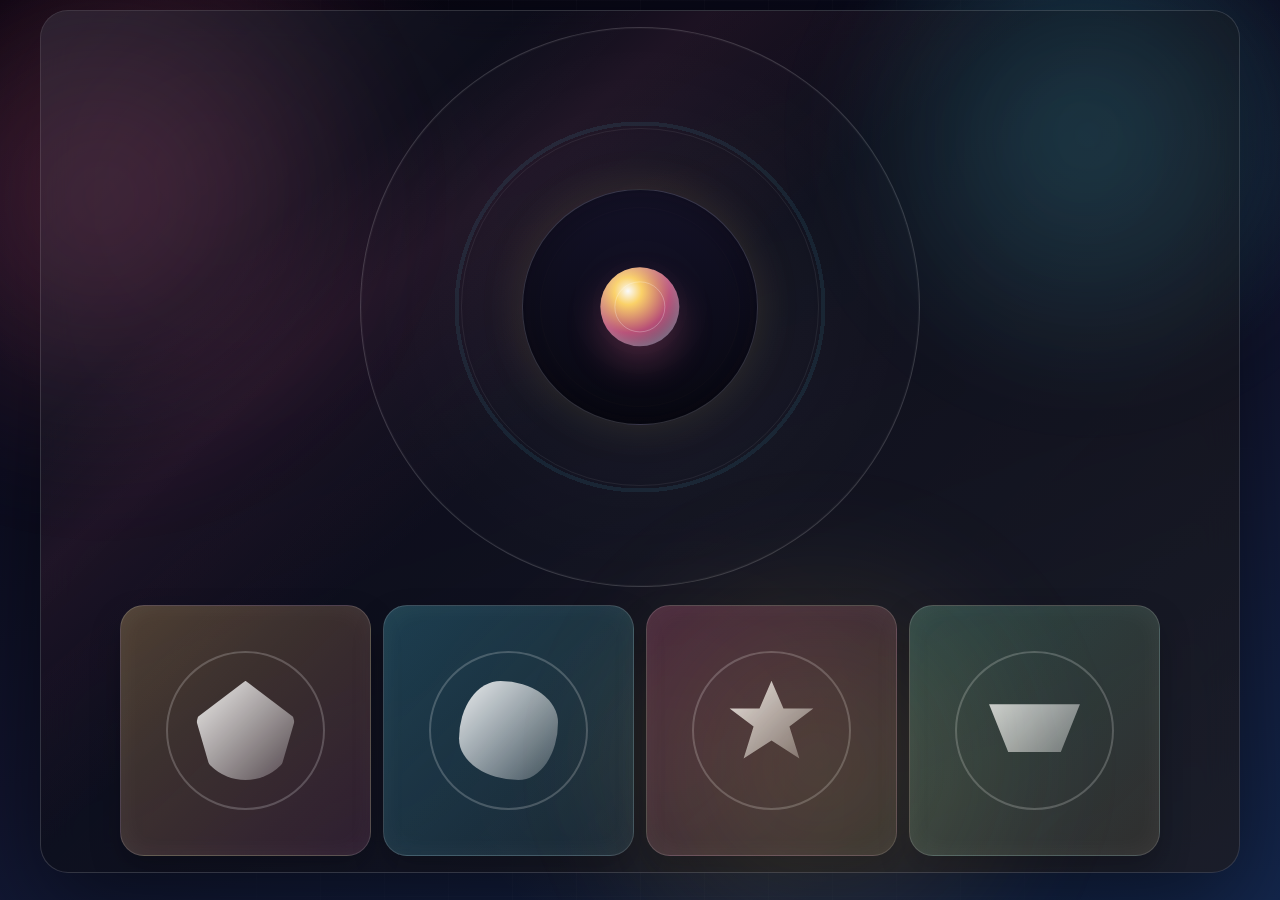
==== index.html @ 00275aed "Ajout des fichiers HTML, CSS et JavaScript pour la fonctionnalité de commande directionnelle" ====
<!DOCTYPE html>
<html lang="fr">
<head>
  <meta charset="UTF-8">
  <meta name="viewport" content="width=device-width, initial-scale=1.0">
  <title>NF-2026 | Commande directionnelle</title>
  <link rel="preconnect" href="https://fonts.googleapis.com">
  <link rel="preconnect" href="https://fonts.gstatic.com" crossorigin>
  <link href="https://fonts.googleapis.com/css2?family=Space+Grotesk:wght@400;500;700&family=Inter:wght@400;500;600&display=swap" rel="stylesheet">
  <link rel="stylesheet" href="styles.css">
</head>
<body>
  <main class="shell">
    <section class="control-panel card" aria-label="Contrôle joystick">
      <div class="joystick-shell">
        <div class="joystick-pad" id="joystickPad" aria-label="Joystick virtuel" role="application">
          <div class="joystick-rings"></div>
          <div class="joystick-base">
            <div class="joystick-knob" id="joystickKnob" aria-hidden="true"></div>
          </div>
        </div>

        <div class="partner-row" aria-label="Partenaires de l'animation">
          <div class="partner-logo partner-logo-lycee" title="Lycée professionnel Philadelphe de Gerde" aria-label="Lycée professionnel Philadelphe de Gerde"></div>
          <div class="partner-logo partner-logo-region" title="Région Nouvelle-Aquitaine" aria-label="Région Nouvelle-Aquitaine"></div>
          <div class="partner-logo partner-logo-robotique" title="Fédération Française de Robotique" aria-label="Fédération Française de Robotique"></div>
          <div class="partner-logo partner-logo-cap" title="Cap Sciences" aria-label="Cap Sciences"></div>
        </div>
      </div>
    </section>
  </main>

  <script src="script.js"></script>
</body>
</html>
---- styles.css ----
:root {
  color-scheme: dark;
  --bg-1: #05030d;
  --bg-2: #11142d;
  --bg-3: #14274d;
  --card: rgba(11, 12, 24, 0.72);
  --card-border: rgba(255, 255, 255, 0.16);
  --text: #fff7eb;
  --muted: #c6c6df;
  --accent: #ffd56a;
  --accent-2: #ff6b9d;
  --accent-3: #55e7ff;
  --shadow: 0 30px 100px rgba(0, 0, 0, 0.5);
}

* {
  box-sizing: border-box;
}

html, body {
  min-height: 100%;
}

body {
  margin: 0;
  font-family: Inter, sans-serif;
  color: var(--text);
  background:
    radial-gradient(circle at 16% 18%, rgba(255, 107, 157, 0.18), transparent 22%),
    radial-gradient(circle at 84% 16%, rgba(85, 231, 255, 0.15), transparent 20%),
    radial-gradient(circle at 52% 82%, rgba(255, 213, 106, 0.12), transparent 22%),
    linear-gradient(160deg, var(--bg-1), var(--bg-2) 58%, var(--bg-3));
  overflow-x: hidden;
}

body::before {
  content: "";
  position: fixed;
  inset: 0;
  pointer-events: none;
  background-image: linear-gradient(rgba(255, 255, 255, 0.035) 1px, transparent 1px), linear-gradient(90deg, rgba(255, 255, 255, 0.035) 1px, transparent 1px);
  background-size: 64px 64px;
  mask-image: radial-gradient(circle at center, black 48%, transparent 90%);
  opacity: 0.75;
}

body::after {
  content: "";
  position: fixed;
  inset: -20%;
  pointer-events: none;
  background:
    radial-gradient(circle at 20% 30%, rgba(255, 107, 157, 0.18), transparent 18%),
    radial-gradient(circle at 75% 25%, rgba(85, 231, 255, 0.16), transparent 16%),
    radial-gradient(circle at 60% 75%, rgba(255, 213, 106, 0.14), transparent 18%);
  filter: blur(44px);
  animation: drift 16s ease-in-out infinite alternate;
}

.shell {
  width: min(1200px, calc(100% - 22px));
  margin: 0 auto;
  padding: 10px 0 16px;
  display: grid;
  gap: 14px;
}

.card {
  background: var(--card);
  border: 1px solid var(--card-border);
  box-shadow: var(--shadow);
  backdrop-filter: blur(18px);
  border-radius: 28px;
  position: relative;
  overflow: hidden;
}

.card::before {
  content: "";
  position: absolute;
  inset: 0;
  background:
    linear-gradient(135deg, rgba(255, 255, 255, 0.08), transparent 30%, rgba(255, 213, 106, 0.06)),
    linear-gradient(320deg, transparent 55%, rgba(255, 107, 157, 0.08) 70%, transparent 78%);
  pointer-events: none;
}

.control-panel {
  padding: 16px;
}

.joystick-shell {
  display: grid;
  gap: 18px;
  justify-items: center;
}

.partner-row {
  width: min(100%, 1040px);
  display: grid;
  grid-template-columns: repeat(4, minmax(0, 1fr));
  gap: 12px;
}

.partner-logo {
  aspect-ratio: 1 / 1;
  border-radius: 24px;
  border: 1px solid rgba(255, 255, 255, 0.16);
  position: relative;
  overflow: hidden;
  background: linear-gradient(180deg, rgba(255, 255, 255, 0.08), rgba(255, 255, 255, 0.03));
  box-shadow: inset 0 0 28px rgba(255, 255, 255, 0.05), 0 14px 30px rgba(0, 0, 0, 0.25);
}

.partner-logo::before,
.partner-logo::after {
  content: "";
  position: absolute;
  inset: 18%;
  border-radius: 50%;
}

.partner-logo::before {
  border: 2px solid rgba(255, 255, 255, 0.2);
}

.partner-logo::after {
  inset: 30%;
  background: linear-gradient(135deg, rgba(255, 255, 255, 0.9), rgba(255, 255, 255, 0.15));
}

.partner-logo-lycee {
  background: linear-gradient(135deg, rgba(255, 213, 106, 0.24), rgba(255, 107, 157, 0.12));
}

.partner-logo-lycee::after {
  clip-path: polygon(50% 0, 100% 38%, 82% 100%, 18% 100%, 0 38%);
}

.partner-logo-region {
  background: linear-gradient(135deg, rgba(85, 231, 255, 0.22), rgba(85, 231, 255, 0.08));
}

.partner-logo-region::after {
  border-radius: 42% 58% 40% 60% / 58% 42% 58% 42%;
}

.partner-logo-robotique {
  background: linear-gradient(135deg, rgba(255, 107, 157, 0.22), rgba(255, 213, 106, 0.1));
}

.partner-logo-robotique::after {
  clip-path: polygon(50% 0, 62% 28%, 92% 28%, 68% 46%, 78% 78%, 50% 60%, 22% 78%, 32% 46%, 8% 28%, 38% 28%);
}

.partner-logo-cap {
  background: linear-gradient(135deg, rgba(131, 255, 207, 0.2), rgba(255, 213, 106, 0.1));
}

.partner-logo-cap::after {
  inset: 26%;
  border-radius: 50% 50% 12% 12%;
  clip-path: polygon(12% 28%, 88% 28%, 72% 68%, 28% 68%);
}

.joystick-pad {
  --pad-size: min(62vw, 560px);
  width: var(--pad-size);
  height: var(--pad-size);
  position: relative;
  display: grid;
  place-items: center;
  touch-action: none;
  user-select: none;
}

.joystick-rings {
  position: absolute;
  inset: 0;
  border-radius: 50%;
  background:
    radial-gradient(circle at center, rgba(255, 213, 106, 0.15) 0 12%, transparent 12% 28%, rgba(255, 107, 157, 0.1) 28% 29%, transparent 29% 46%, rgba(85, 231, 255, 0.08) 46% 47%, transparent 47% 100%),
    radial-gradient(circle at center, rgba(255, 255, 255, 0.05), rgba(255, 255, 255, 0.01) 68%);
  border: 1px solid rgba(255, 255, 255, 0.16);
  box-shadow: inset 0 0 0 1px rgba(255, 255, 255, 0.03);
}

.joystick-rings::before,
.joystick-rings::after {
  content: "";
  position: absolute;
  inset: 18%;
  border-radius: 50%;
  border: 1px solid rgba(255, 255, 255, 0.07);
}

.joystick-rings::after {
  inset: 32%;
  border-color: rgba(255, 213, 106, 0.3);
  animation: pulse 3.4s ease-in-out infinite;
}

.joystick-base {
  width: 42%;
  height: 42%;
  position: relative;
  border-radius: 50%;
  background: linear-gradient(180deg, rgba(20, 18, 41, 0.95), rgba(8, 8, 18, 0.95));
  border: 1px solid rgba(255, 255, 255, 0.16);
  box-shadow: inset 0 0 44px rgba(0, 0, 0, 0.34), 0 0 46px rgba(255, 213, 106, 0.12);
}

.joystick-knob {
  width: 34%;
  height: 34%;
  position: absolute;
  left: 50%;
  top: 50%;
  transform: translate(-50%, -50%);
  border-radius: 50%;
  background: radial-gradient(circle at 35% 30%, rgba(255, 255, 255, 0.98), rgba(255, 213, 106, 0.98) 18%, rgba(255, 107, 157, 0.7) 55%, rgba(85, 231, 255, 0.34) 100%);
  box-shadow: 0 18px 36px rgba(255, 107, 157, 0.24), inset 0 0 16px rgba(255, 255, 255, 0.26);
  transition: transform 90ms linear;
}

.joystick-knob::after {
  content: "";
  position: absolute;
  inset: 18%;
  border-radius: 50%;
  border: 1px solid rgba(255, 255, 255, 0.26);
}

.joystick-readout {
  position: absolute;
  display: grid;
  place-items: center;
  text-align: center;
}

.joystick-readout span {
  display: block;
  font-family: "Space Grotesk", sans-serif;
  font-size: 1.35rem;
  letter-spacing: 0.2em;
  text-shadow: 0 0 20px rgba(255, 213, 106, 0.34);
}

.joystick-readout small {
  display: block;
  margin-top: 6px;
  color: var(--muted);
  font-size: 0.82rem;
}

.side-panel {
  gap: 12px;
}

.side-card {
  padding: 16px;
}

.side-card p {
  margin: 0 0 8px;
  color: var(--muted);
  text-transform: uppercase;
  letter-spacing: 0.14em;
  font-size: 0.72rem;
}

.side-card strong {
  display: block;
  color: #fff;
  font-size: 1rem;
  line-height: 1.4;
}

.side-card-glow {
  background: linear-gradient(135deg, rgba(255, 213, 106, 0.16), rgba(255, 107, 157, 0.1));
  border-color: rgba(255, 213, 106, 0.18);
}

.controls-footer {
  display: none;
}

@keyframes pulse {
  0%, 100% {
    transform: scale(0.98);
    opacity: 0.65;
  }

  50% {
    transform: scale(1.04);
    opacity: 1;
  }
}

@keyframes drift {
  from {
    transform: translate3d(-2%, -1%, 0) scale(1);
  }

  to {
    transform: translate3d(2%, 1%, 0) scale(1.05);
  }
}

.hero,
.control-panel {
  animation: rise 700ms ease both;
}

.control-panel {
  animation-delay: 100ms;
}

@keyframes rise {
  from {
    opacity: 0;
    transform: translateY(16px);
  }

  to {
    opacity: 1;
    transform: translateY(0);
  }
}

.status-strip strong,
.joystick-readout small,
.lede,
.controls-footer p {
  text-shadow: 0 0 18px rgba(0, 0, 0, 0.25);
}

.status-strip strong {
  color: #fff1d5;
}

.status-strip:hover {
  border-color: rgba(255, 213, 106, 0.25);
}

.joystick-pad:hover .joystick-rings::after {
  border-color: rgba(255, 107, 157, 0.32);
}

@media (max-width: 700px) {
  .shell {
    width: min(100% - 20px, 1080px);
    padding-top: 18px;
  }

  .hero,
  .control-panel {
    padding: 20px;
    border-radius: 22px;
  }

  .joystick-pad {
    --pad-size: min(88vw, 480px);
  }

  .partner-row {
    gap: 8px;
  }

  .joystick-readout span {
    font-size: 1.08rem;
  }
}

@media (prefers-reduced-motion: reduce) {
  *, *::before, *::after {
    animation-duration: 0.01ms !important;
    animation-iteration-count: 1 !important;
    transition-duration: 0.01ms !important;
    scroll-behavior: auto !important;
  }
}
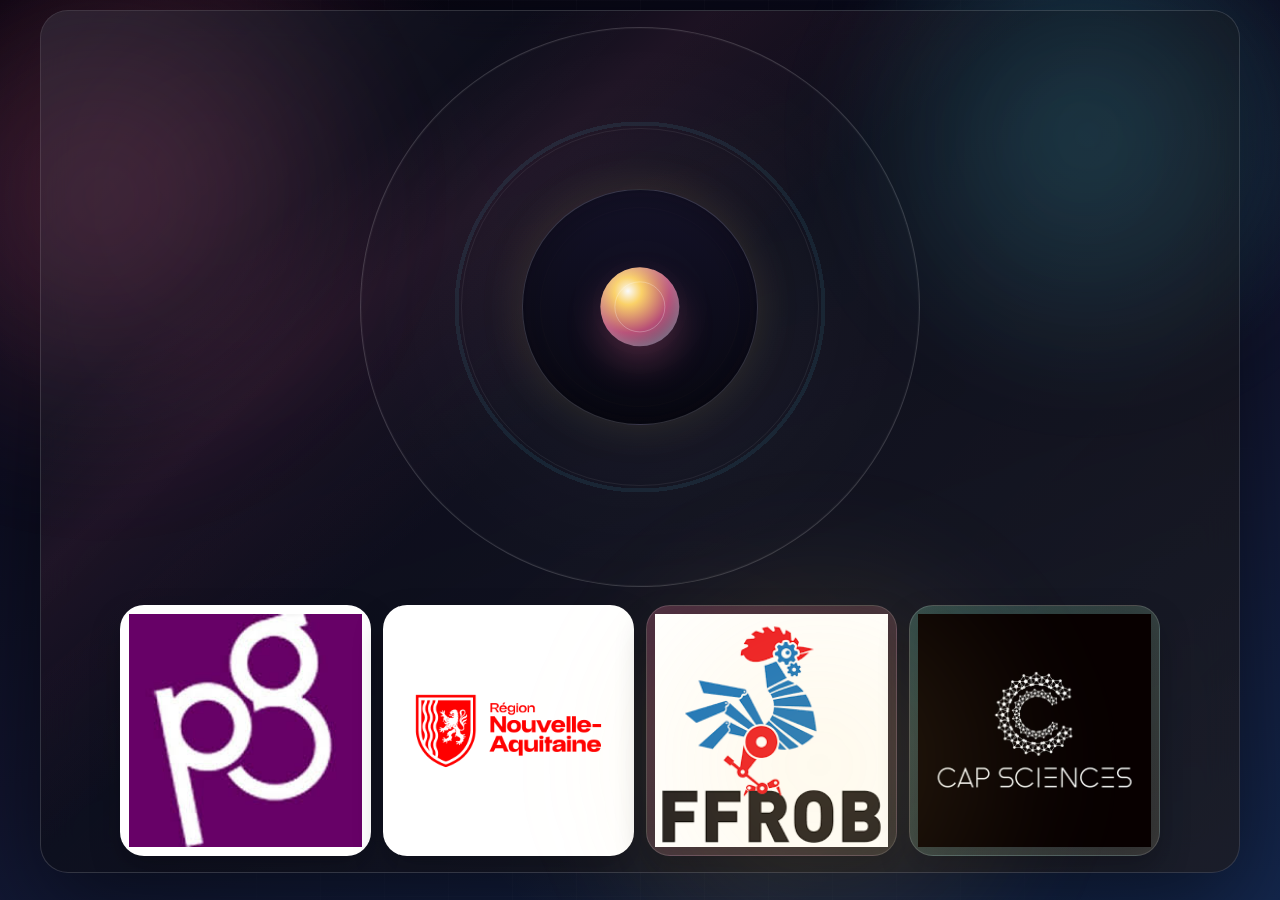
==== commit dd8f35c8: "Add requirements.txt for Flask dependency" ====
--- a/index.html
+++ b/index.html
@@ -21,10 +21,18 @@
         </div>
 
         <div class="partner-row" aria-label="Partenaires de l'animation">
-          <div class="partner-logo partner-logo-lycee" title="Lycée professionnel Philadelphe de Gerde" aria-label="Lycée professionnel Philadelphe de Gerde"></div>
-          <div class="partner-logo partner-logo-region" title="Région Nouvelle-Aquitaine" aria-label="Région Nouvelle-Aquitaine"></div>
-          <div class="partner-logo partner-logo-robotique" title="Fédération Française de Robotique" aria-label="Fédération Française de Robotique"></div>
-          <div class="partner-logo partner-logo-cap" title="Cap Sciences" aria-label="Cap Sciences"></div>
+          <div class="partner-logo partner-logo-lycee partner-logo-image" title="Lycée professionnel Philadelphe de Gerde" aria-label="Lycée professionnel Philadelphe de Gerde">
+            <img src="image.png" alt="Logo Lycée professionnel Philadelphe de Gerde">
+          </div>
+          <div class="partner-logo partner-logo-region partner-logo-image" title="Région Nouvelle-Aquitaine" aria-label="Région Nouvelle-Aquitaine">
+            <img src="LOGO_RNA_RVB_ROUGE.png" alt="Logo Région Nouvelle-Aquitaine">
+          </div>
+          <div class="partner-logo partner-logo-robotique partner-logo-image" title="Fédération Française de Robotique" aria-label="Fédération Française de Robotique">
+            <img src="image copy 2.png" alt="Logo Fédération Française de Robotique">
+          </div>
+          <div class="partner-logo partner-logo-cap partner-logo-image" title="Cap Sciences" aria-label="Cap Sciences">
+            <img src="image copy.png" alt="Logo Cap Sciences">
+          </div>
         </div>
       </div>
     </section>
--- a/styles.css
+++ b/styles.css
@@ -137,12 +137,30 @@
   clip-path: polygon(50% 0, 100% 38%, 82% 100%, 18% 100%, 0 38%);
 }
 
+.partner-logo-image {
+  min-width: 40px;
+  min-height: 40px;
+  background: #ffffff;
+}
+
+.partner-logo-image::before,
+.partner-logo-image::after {
+  display: none;
+}
+
+.partner-logo-image img {
+  display: block;
+  width: 100%;
+  height: 100%;
+  min-width: 40px;
+  min-height: 40px;
+  object-fit: contain;
+  object-position: center;
+  padding: 8px;
+}
+
 .partner-logo-region {
-  background: linear-gradient(135deg, rgba(85, 231, 255, 0.22), rgba(85, 231, 255, 0.08));
-}
-
-.partner-logo-region::after {
-  border-radius: 42% 58% 40% 60% / 58% 42% 58% 42%;
+  background: #ffffff;
 }
 
 .partner-logo-robotique {
